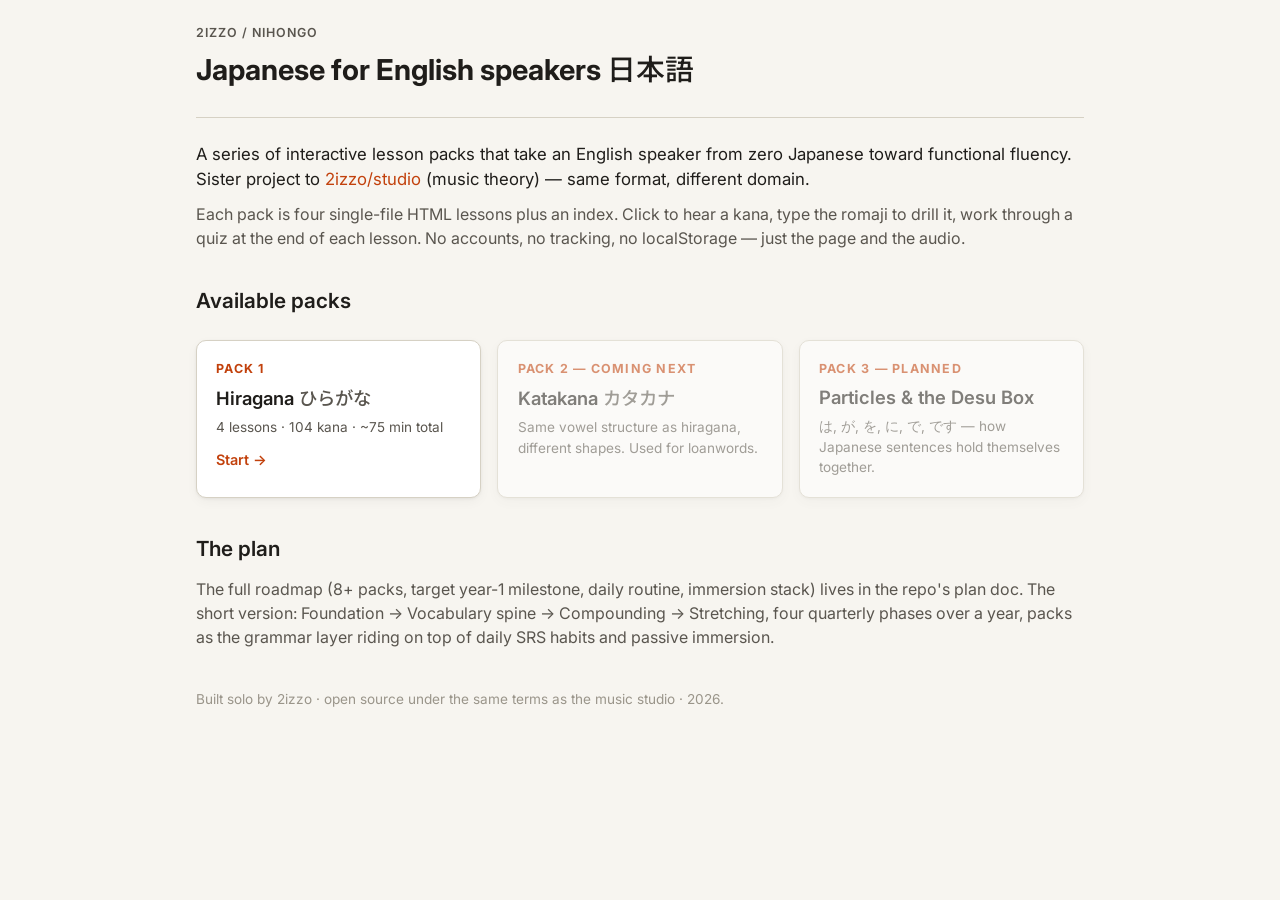
==== index.html @ c97ffd35 "Pack 1: Hiragana — repo bootstrap The first pack of 2izzo/nihongo: four interactive HTML lessons tha" ====
<!DOCTYPE html>
<html lang="en">
<head>
  <meta charset="UTF-8">
  <meta name="viewport" content="width=device-width, initial-scale=1.0">
  <title>2izzo/nihongo · Japanese for English speakers</title>
  <link rel="preconnect" href="https://fonts.googleapis.com">
  <link rel="preconnect" href="https://fonts.gstatic.com" crossorigin>
  <link rel="stylesheet" href="https://fonts.googleapis.com/css2?family=Inter:wght@400;600;700&family=Noto+Sans+JP:wght@400;500;700&display=swap">
  <link rel="stylesheet" href="hiragana/shared/style.css">
</head>
<body>
  <main class="container">
    <div class="lesson-header">
      <div>
        <div class="pack-tag">2izzo / nihongo</div>
        <h1>Japanese for English speakers <span style="font-family:var(--font-jp); font-weight:500;">日本語</span></h1>
      </div>
    </div>

    <p class="intro">
      A series of interactive lesson packs that take an English speaker from zero Japanese toward functional fluency. Sister project to <a href="https://2izzo.github.io/studio/" style="color:var(--accent); text-decoration:none;">2izzo/studio</a> (music theory) — same format, different domain.
    </p>

    <p>
      Each pack is four single-file HTML lessons plus an index. Click to hear a kana, type the romaji to drill it, work through a quiz at the end of each lesson. No accounts, no tracking, no localStorage — just the page and the audio.
    </p>

    <h2>Available packs</h2>
    <div class="lesson-cards">
      <a class="lesson-card" href="hiragana/index.html">
        <div class="num">Pack 1</div>
        <div class="title">Hiragana <span style="font-family:var(--font-jp); font-weight:500; color:var(--ink-soft);">ひらがな</span></div>
        <div class="meta">4 lessons · 104 kana · ~75 min total</div>
        <div class="start">Start →</div>
      </a>
      <div class="lesson-card" style="opacity:0.55; cursor:default;">
        <div class="num">Pack 2 — coming next</div>
        <div class="title">Katakana <span style="font-family:var(--font-jp); font-weight:500; color:var(--ink-soft);">カタカナ</span></div>
        <div class="meta">Same vowel structure as hiragana, different shapes. Used for loanwords.</div>
      </div>
      <div class="lesson-card" style="opacity:0.55; cursor:default;">
        <div class="num">Pack 3 — planned</div>
        <div class="title">Particles &amp; the Desu Box</div>
        <div class="meta">は, が, を, に, で, です — how Japanese sentences hold themselves together.</div>
      </div>
    </div>

    <h2>The plan</h2>
    <p>
      The full roadmap (8+ packs, target year-1 milestone, daily routine, immersion stack) lives in the repo&apos;s plan doc. The short version: Foundation → Vocabulary spine → Compounding → Stretching, four quarterly phases over a year, packs as the grammar layer riding on top of daily SRS habits and passive immersion.
    </p>

    <p style="margin-top:2.5rem; color:var(--ink-faint); font-size:0.85rem;">
      Built solo by 2izzo · open source under the same terms as the music studio · 2026.
    </p>
  </main>
</body>
</html>
---- hiragana/shared/style.css ----
/* nihongo Pack 1 — shared styles
   Mobile-first. Neutral palette. Noto Sans JP for kana. */

:root {
  --bg:           #f7f5f0;
  --surface:      #ffffff;
  --surface-alt:  #efebe2;
  --ink:          #1f1d1a;
  --ink-soft:     #5a564f;
  --ink-faint:    #9a958a;
  --accent:       #c2410c;       /* warm rust — same family as the music studio */
  --accent-soft:  #fed7aa;
  --good:         #15803d;
  --good-soft:    #bbf7d0;
  --bad:          #b91c1c;
  --bad-soft:     #fecaca;
  --warn:         #a16207;
  --warn-soft:    #fef3c7;
  --line:         #d6d1c4;
  --radius:       10px;
  --shadow:       0 1px 3px rgba(0,0,0,0.06), 0 4px 12px rgba(0,0,0,0.04);
  --font-ui:      'Inter', system-ui, -apple-system, BlinkMacSystemFont, 'Segoe UI', sans-serif;
  --font-jp:      'Noto Sans JP', 'Hiragino Kaku Gothic ProN', 'Yu Gothic', sans-serif;
}

* { box-sizing: border-box; }

body {
  margin: 0;
  padding: 0;
  font-family: var(--font-ui);
  background: var(--bg);
  color: var(--ink);
  line-height: 1.5;
  -webkit-font-smoothing: antialiased;
}

.container {
  max-width: 920px;
  margin: 0 auto;
  padding: 1.5rem 1rem 4rem;
}

/* ── Header ────────────────────────────────────────────────────── */
.lesson-header {
  display: flex;
  align-items: center;
  justify-content: space-between;
  padding-bottom: 1rem;
  border-bottom: 1px solid var(--line);
  margin-bottom: 1.5rem;
  gap: 1rem;
  flex-wrap: wrap;
}
.lesson-header .pack-tag {
  font-size: 0.78rem;
  letter-spacing: 0.08em;
  text-transform: uppercase;
  color: var(--ink-soft);
  font-weight: 600;
}
.lesson-header a { color: var(--ink-soft); text-decoration: none; font-size: 0.9rem; }
.lesson-header a:hover { color: var(--accent); }

h1 {
  font-size: 1.8rem;
  margin: 0.2rem 0 0.6rem;
  font-weight: 700;
}
h2 {
  font-size: 1.3rem;
  margin-top: 2.2rem;
  margin-bottom: 0.8rem;
  font-weight: 600;
}
h3 { font-size: 1.05rem; margin-top: 1.4rem; font-weight: 600; }

p { margin: 0.6rem 0; color: var(--ink-soft); }
p.intro { color: var(--ink); font-size: 1.05rem; }

/* ── Kana grid ────────────────────────────────────────────────── */
.kana-grid {
  display: grid;
  grid-template-columns: repeat(auto-fit, minmax(170px, 1fr));
  gap: 0.9rem;
  margin: 1rem 0 1.5rem;
}
.kana-card {
  background: var(--surface);
  border: 1px solid var(--line);
  border-radius: var(--radius);
  padding: 0.9rem;
  text-align: center;
  position: relative;
  box-shadow: var(--shadow);
  transition: transform 0.12s ease, box-shadow 0.12s ease;
}
.kana-card:hover {
  transform: translateY(-2px);
  box-shadow: 0 2px 6px rgba(0,0,0,0.08), 0 8px 18px rgba(0,0,0,0.06);
}
.kana-card.irregular {
  border-color: var(--warn);
  background: linear-gradient(180deg, var(--surface) 0%, var(--warn-soft) 100%);
}
.kana-card .glyph {
  font-family: var(--font-jp);
  font-size: 3.2rem;
  font-weight: 500;
  line-height: 1;
  margin: 0.2rem 0 0.4rem;
  color: var(--ink);
}
.kana-card .romaji {
  font-size: 1.05rem;
  color: var(--accent);
  font-weight: 600;
  letter-spacing: 0.04em;
}
.kana-card .mnemonic {
  font-size: 0.82rem;
  color: var(--ink-soft);
  margin-top: 0.5rem;
  min-height: 2.4em;
  font-style: italic;
}
.kana-card .audio-btn {
  margin-top: 0.6rem;
  background: var(--surface-alt);
  border: 1px solid var(--line);
  border-radius: 999px;
  padding: 0.35rem 0.9rem;
  font-size: 0.82rem;
  cursor: pointer;
  font-family: var(--font-ui);
  color: var(--ink);
  transition: background 0.12s, border-color 0.12s;
}
.kana-card .audio-btn:hover {
  background: var(--accent-soft);
  border-color: var(--accent);
}
.kana-card .audio-btn:disabled {
  opacity: 0.45;
  cursor: not-allowed;
}
.kana-card .irregular-flag {
  position: absolute;
  top: 0.5rem;
  right: 0.5rem;
  font-size: 0.65rem;
  background: var(--warn);
  color: #fff;
  padding: 0.1rem 0.45rem;
  border-radius: 999px;
  font-weight: 600;
  letter-spacing: 0.05em;
}

/* ── Drill / quiz ─────────────────────────────────────────────── */
.drill, .quiz {
  background: var(--surface);
  border: 1px solid var(--line);
  border-radius: var(--radius);
  padding: 1.2rem;
  margin: 1rem 0;
  box-shadow: var(--shadow);
}
.drill .prompt-glyph,
.quiz .prompt-glyph {
  font-family: var(--font-jp);
  font-size: 4rem;
  font-weight: 500;
  text-align: center;
  margin: 0.6rem 0 1rem;
  color: var(--ink);
  line-height: 1;
}
.drill input[type=text],
.quiz input[type=text] {
  width: 100%;
  padding: 0.7rem 0.9rem;
  font-size: 1.1rem;
  font-family: var(--font-ui);
  border: 2px solid var(--line);
  border-radius: var(--radius);
  background: var(--bg);
  text-align: center;
  letter-spacing: 0.06em;
  color: var(--ink);
}
.drill input:focus,
.quiz input:focus {
  outline: none;
  border-color: var(--accent);
}
.drill input.correct,
.quiz input.correct {
  border-color: var(--good);
  background: var(--good-soft);
}
.drill input.wrong,
.quiz input.wrong {
  border-color: var(--bad);
  background: var(--bad-soft);
}

.drill-progress, .quiz-progress {
  font-size: 0.85rem;
  color: var(--ink-soft);
  margin-bottom: 0.5rem;
  letter-spacing: 0.02em;
}
.drill-feedback, .quiz-feedback {
  margin-top: 0.7rem;
  text-align: center;
  font-size: 0.95rem;
  min-height: 1.4em;
  color: var(--ink-soft);
}
.drill-feedback.correct, .quiz-feedback.correct { color: var(--good); }
.drill-feedback.wrong,   .quiz-feedback.wrong   { color: var(--bad); }

button.primary {
  background: var(--accent);
  color: #fff;
  border: none;
  border-radius: var(--radius);
  padding: 0.7rem 1.3rem;
  font-family: var(--font-ui);
  font-size: 0.95rem;
  font-weight: 600;
  cursor: pointer;
  margin-top: 0.7rem;
  transition: opacity 0.12s, transform 0.12s;
}
button.primary:hover { opacity: 0.92; }
button.primary:active { transform: translateY(1px); }
button.primary:disabled { opacity: 0.45; cursor: not-allowed; }

/* ── Quiz result badge ─────────────────────────────────────────── */
.result-badge {
  display: inline-block;
  padding: 0.6rem 1.2rem;
  border-radius: var(--radius);
  font-weight: 600;
  margin-top: 0.8rem;
}
.result-badge.passed {
  background: var(--good-soft);
  color: var(--good);
  border: 1px solid var(--good);
}
.result-badge.failed {
  background: var(--bad-soft);
  color: var(--bad);
  border: 1px solid var(--bad);
}

/* ── Reading drill (Lesson 4) ─────────────────────────────────── */
.reading-grid {
  display: grid;
  grid-template-columns: repeat(auto-fit, minmax(220px, 1fr));
  gap: 0.7rem;
}
.reading-card {
  background: var(--surface);
  border: 1px solid var(--line);
  border-radius: var(--radius);
  padding: 0.9rem;
  box-shadow: var(--shadow);
  cursor: pointer;
  text-align: center;
  user-select: none;
  transition: background 0.12s;
}
.reading-card:hover { background: var(--surface-alt); }
.reading-card .word {
  font-family: var(--font-jp);
  font-size: 1.8rem;
  font-weight: 500;
  margin-bottom: 0.4rem;
}
.reading-card .reveal {
  font-size: 0.8rem;
  color: var(--ink-faint);
  margin-top: 0.3rem;
}
.reading-card.revealed .reveal { display: none; }
.reading-card .answer {
  display: none;
  margin-top: 0.4rem;
}
.reading-card.revealed .answer { display: block; }
.reading-card .answer .romaji-text {
  color: var(--accent);
  font-weight: 600;
}
.reading-card .answer .meaning-text {
  color: var(--ink-soft);
  font-size: 0.88rem;
  margin-top: 0.2rem;
}

/* ── Pack & root index pages ──────────────────────────────────── */
.lesson-cards {
  display: grid;
  grid-template-columns: repeat(auto-fit, minmax(240px, 1fr));
  gap: 1rem;
  margin: 1.5rem 0;
}
.lesson-card {
  background: var(--surface);
  border: 1px solid var(--line);
  border-radius: var(--radius);
  padding: 1.2rem;
  box-shadow: var(--shadow);
  text-decoration: none;
  color: var(--ink);
  display: block;
  transition: transform 0.12s, box-shadow 0.12s;
}
.lesson-card:hover {
  transform: translateY(-2px);
  box-shadow: 0 2px 6px rgba(0,0,0,0.08), 0 8px 20px rgba(0,0,0,0.07);
  border-color: var(--accent);
}
.lesson-card .num {
  font-size: 0.78rem;
  color: var(--accent);
  font-weight: 700;
  letter-spacing: 0.1em;
  text-transform: uppercase;
}
.lesson-card .title {
  font-size: 1.15rem;
  margin: 0.3rem 0;
  font-weight: 600;
}
.lesson-card .meta {
  font-size: 0.85rem;
  color: var(--ink-soft);
}
.lesson-card .start {
  display: inline-block;
  margin-top: 0.7rem;
  color: var(--accent);
  font-weight: 600;
  font-size: 0.9rem;
}

/* ── Footer / next link ───────────────────────────────────────── */
.lesson-footer {
  display: flex;
  justify-content: space-between;
  align-items: center;
  padding-top: 1.2rem;
  border-top: 1px solid var(--line);
  margin-top: 2.2rem;
  flex-wrap: wrap;
  gap: 0.6rem;
}
.lesson-footer a {
  color: var(--accent);
  text-decoration: none;
  font-weight: 600;
  font-size: 0.95rem;
}
.lesson-footer a:hover { text-decoration: underline; }

/* ── Notes / callouts ─────────────────────────────────────────── */
.note {
  background: var(--warn-soft);
  border-left: 3px solid var(--warn);
  padding: 0.7rem 0.9rem;
  border-radius: 0 var(--radius) var(--radius) 0;
  margin: 1rem 0;
  font-size: 0.9rem;
  color: var(--ink);
}
.note strong { color: var(--warn); }

/* ── Responsive tweaks ────────────────────────────────────────── */
@media (max-width: 540px) {
  h1 { font-size: 1.5rem; }
  .kana-card .glyph { font-size: 2.6rem; }
  .container { padding: 1rem 0.7rem 3rem; }
}
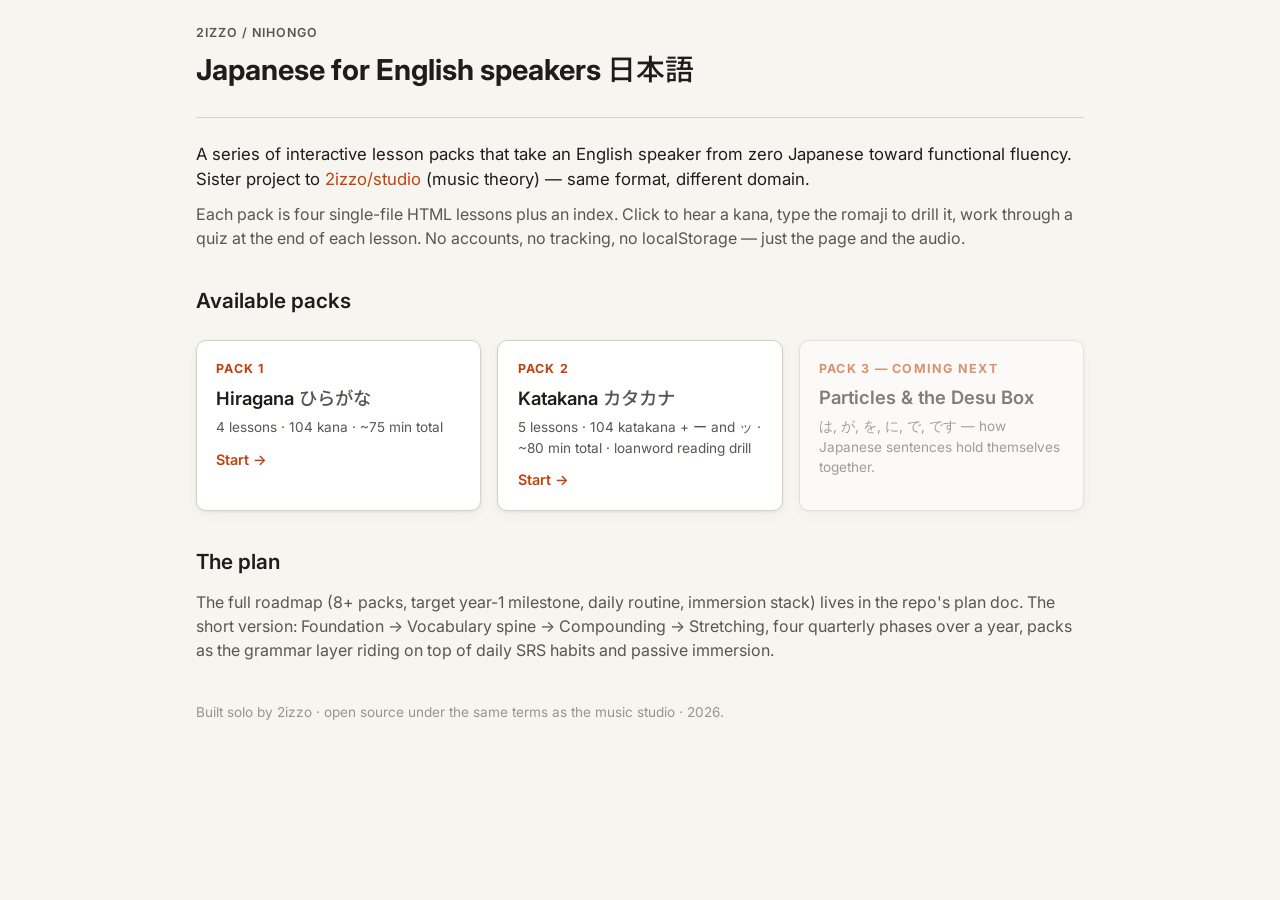
==== commit 60decada: "Pack 2: Katakana — 5 lessons, 104 katakana + ー and ッ - katakana/ tree: index.html + 5 lessons + shar" ====
--- a/index.html
+++ b/index.html
@@ -34,13 +34,14 @@
         <div class="meta">4 lessons · 104 kana · ~75 min total</div>
         <div class="start">Start →</div>
       </a>
+      <a class="lesson-card" href="katakana/index.html">
+        <div class="num">Pack 2</div>
+        <div class="title">Katakana <span style="font-family:var(--font-jp); font-weight:500; color:var(--ink-soft);">カタカナ</span></div>
+        <div class="meta">5 lessons · 104 katakana + ー and ッ · ~80 min total · loanword reading drill</div>
+        <div class="start">Start →</div>
+      </a>
       <div class="lesson-card" style="opacity:0.55; cursor:default;">
-        <div class="num">Pack 2 — coming next</div>
-        <div class="title">Katakana <span style="font-family:var(--font-jp); font-weight:500; color:var(--ink-soft);">カタカナ</span></div>
-        <div class="meta">Same vowel structure as hiragana, different shapes. Used for loanwords.</div>
-      </div>
-      <div class="lesson-card" style="opacity:0.55; cursor:default;">
-        <div class="num">Pack 3 — planned</div>
+        <div class="num">Pack 3 — coming next</div>
         <div class="title">Particles &amp; the Desu Box</div>
         <div class="meta">は, が, を, に, で, です — how Japanese sentences hold themselves together.</div>
       </div>
--- a/hiragana/shared/style.css
+++ b/hiragana/shared/style.css
@@ -380,9 +380,167 @@
 }
 .note strong { color: var(--warn); }
 
+/* ── KanaKeyboard widget (issue #1) ──────────────────────────── */
+body.has-kana-keyboard { padding-bottom: 250px; }
+
+.kana-keyboard {
+  position: fixed;
+  bottom: 0;
+  left: 0;
+  right: 0;
+  z-index: 100;
+  background: var(--surface);
+  border-top: 2px solid var(--line);
+  box-shadow: 0 -4px 16px rgba(0,0,0,0.08);
+  padding: 0.6rem 0.8rem 0.8rem;
+  font-family: var(--font-ui);
+  transition: transform 0.2s ease;
+}
+.kana-keyboard.collapsed {
+  transform: translateY(calc(100% - 38px));
+}
+.kana-keyboard.collapsed .kbd-body { opacity: 0.3; pointer-events: none; }
+
+.kbd-header {
+  display: flex;
+  align-items: center;
+  gap: 0.7rem;
+  margin-bottom: 0.5rem;
+  flex-wrap: wrap;
+}
+.kbd-title {
+  font-size: 0.78rem;
+  font-weight: 700;
+  letter-spacing: 0.08em;
+  text-transform: uppercase;
+  color: var(--ink-soft);
+}
+.kbd-caption {
+  flex: 1;
+  font-size: 0.85rem;
+  color: var(--ink);
+  font-family: var(--font-jp), var(--font-ui);
+  min-width: 0;
+}
+.kbd-toggle {
+  background: var(--surface-alt);
+  border: 1px solid var(--line);
+  border-radius: 6px;
+  padding: 0.25rem 0.7rem;
+  font-size: 0.78rem;
+  cursor: pointer;
+  font-family: var(--font-ui);
+  color: var(--ink-soft);
+}
+.kbd-toggle:hover { background: var(--accent-soft); border-color: var(--accent); color: var(--ink); }
+
+.kbd-body {
+  display: flex;
+  flex-direction: column;
+  gap: 4px;
+  align-items: center;
+}
+.kbd-row {
+  display: flex;
+  gap: 4px;
+  justify-content: center;
+}
+/* Indent rows progressively (Q row, A row, Z row) like a real keyboard */
+.kbd-row:nth-child(2) { margin-left: 18px; }
+.kbd-row:nth-child(3) { margin-left: 30px; }
+.kbd-row:nth-child(4) { margin-left: 50px; }
+
+.kbd-key {
+  position: relative;
+  display: flex;
+  flex-direction: column;
+  align-items: center;
+  justify-content: center;
+  width: 44px;
+  height: 44px;
+  background: var(--bg);
+  border: 1px solid var(--line);
+  border-radius: 6px;
+  cursor: pointer;
+  font-family: var(--font-ui);
+  padding: 2px;
+  transition: background 0.12s, border-color 0.12s, transform 0.1s;
+  user-select: none;
+}
+.kbd-key:hover {
+  background: var(--surface-alt);
+  border-color: var(--ink-soft);
+}
+.kbd-key.active {
+  background: var(--accent);
+  border-color: var(--accent);
+  color: #fff;
+  transform: translateY(-1px) scale(1.03);
+  box-shadow: 0 2px 8px rgba(194, 65, 12, 0.4);
+}
+.kbd-key.active.shift-active {
+  /* Shift-required key — slight different tint to signal "hold shift first" */
+  background: linear-gradient(135deg, var(--accent) 0%, #9a3412 100%);
+}
+
+.kbd-key-label {
+  font-size: 0.62rem;
+  color: var(--ink-faint);
+  font-weight: 600;
+  line-height: 1;
+}
+.kbd-key.active .kbd-key-label { color: rgba(255,255,255,0.75); }
+
+.kbd-key-kana {
+  font-family: var(--font-jp);
+  font-size: 1rem;
+  line-height: 1.1;
+  color: var(--ink);
+  font-weight: 500;
+}
+.kbd-key.active .kbd-key-kana { color: #fff; }
+
+.kbd-key-kana-shift {
+  position: absolute;
+  bottom: 1px;
+  right: 3px;
+  font-family: var(--font-jp);
+  font-size: 0.55rem;
+  color: var(--ink-faint);
+  line-height: 1;
+}
+.kbd-key.active .kbd-key-kana-shift { color: rgba(255,255,255,0.7); }
+
+.kbd-seq-badge {
+  position: absolute;
+  top: -6px;
+  right: -6px;
+  background: var(--ink);
+  color: #fff;
+  font-size: 0.65rem;
+  font-weight: 700;
+  border-radius: 999px;
+  width: 18px;
+  height: 18px;
+  display: flex;
+  align-items: center;
+  justify-content: center;
+  box-shadow: 0 1px 3px rgba(0,0,0,0.3);
+}
+
 /* ── Responsive tweaks ────────────────────────────────────────── */
 @media (max-width: 540px) {
   h1 { font-size: 1.5rem; }
   .kana-card .glyph { font-size: 2.6rem; }
   .container { padding: 1rem 0.7rem 3rem; }
-}
+  /* Keyboard shrinks for phones */
+  body.has-kana-keyboard { padding-bottom: 220px; }
+  .kbd-key { width: 28px; height: 32px; }
+  .kbd-key-kana { font-size: 0.78rem; }
+  .kbd-key-label { font-size: 0.5rem; }
+  .kbd-key-kana-shift { font-size: 0.45rem; }
+  .kbd-row:nth-child(2) { margin-left: 10px; }
+  .kbd-row:nth-child(3) { margin-left: 16px; }
+  .kbd-row:nth-child(4) { margin-left: 28px; }
+  .kbd-caption { font-size: 0.78rem; }
+}
